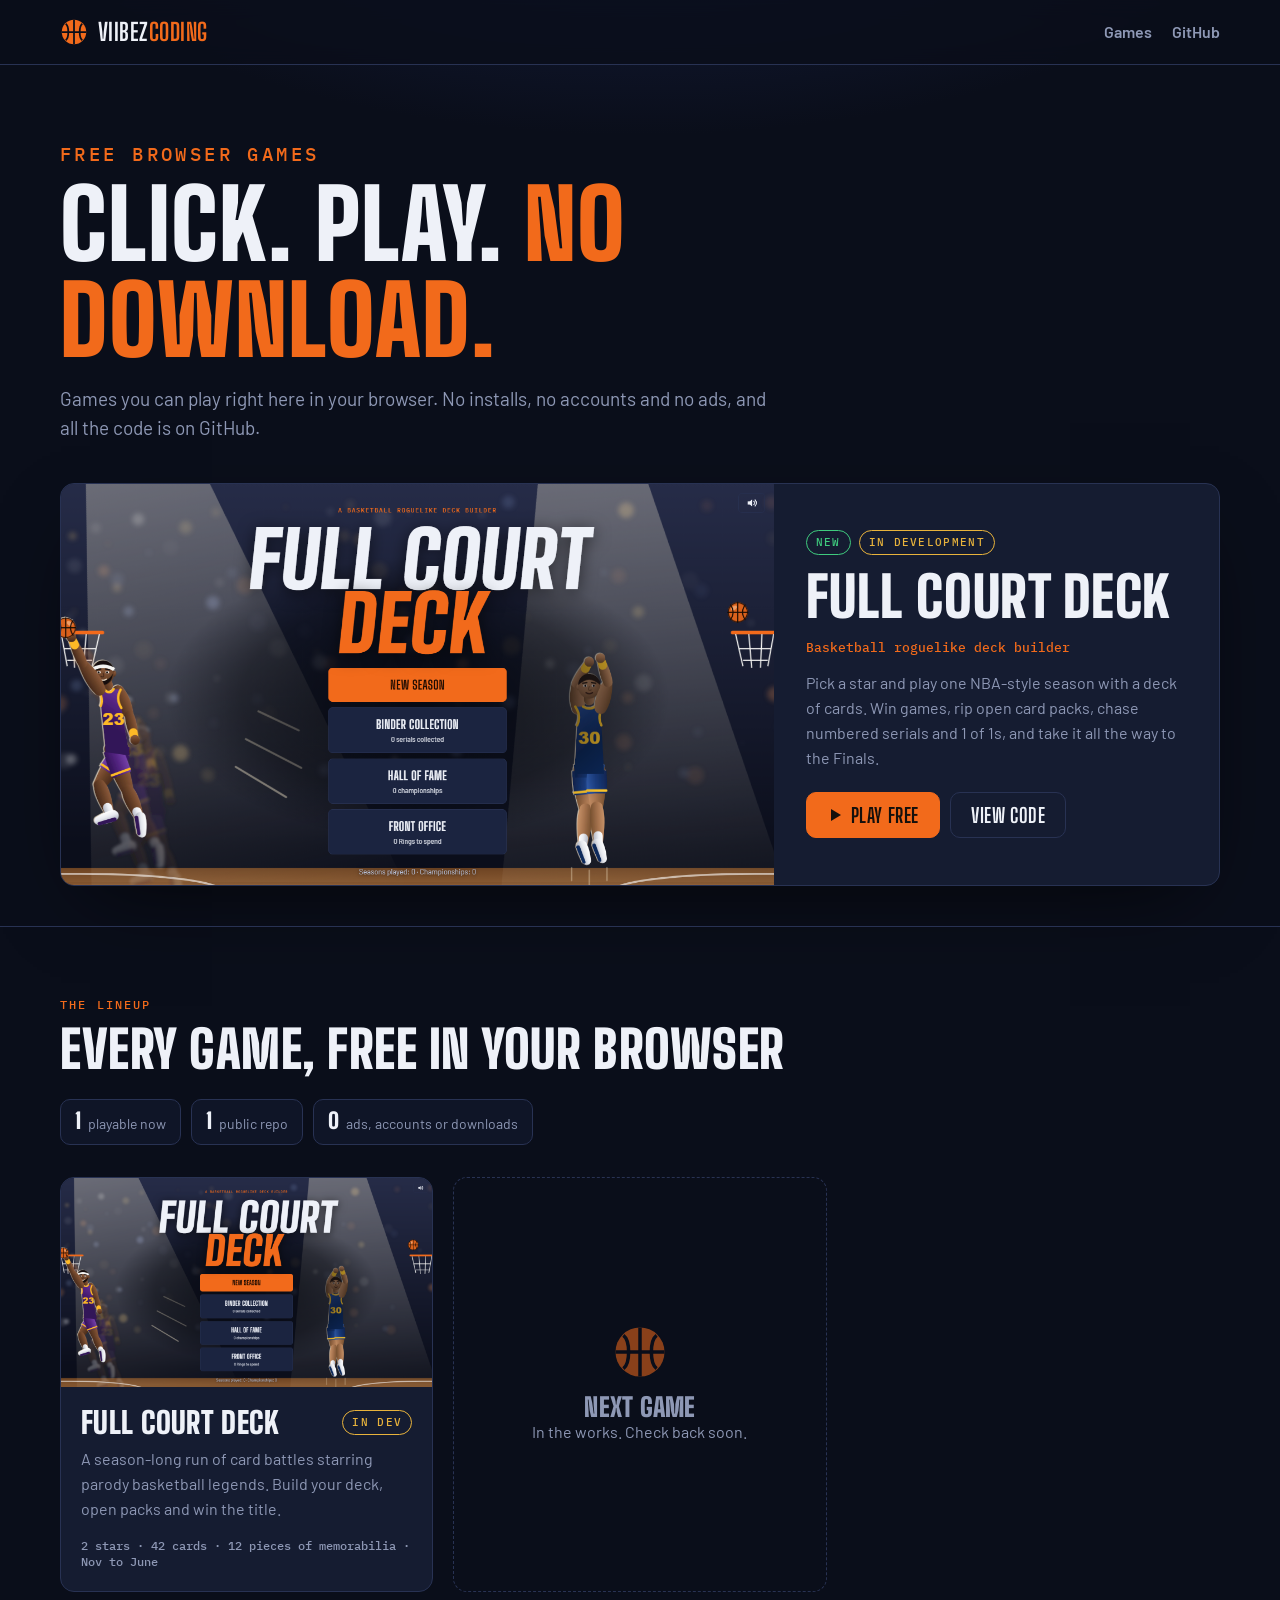
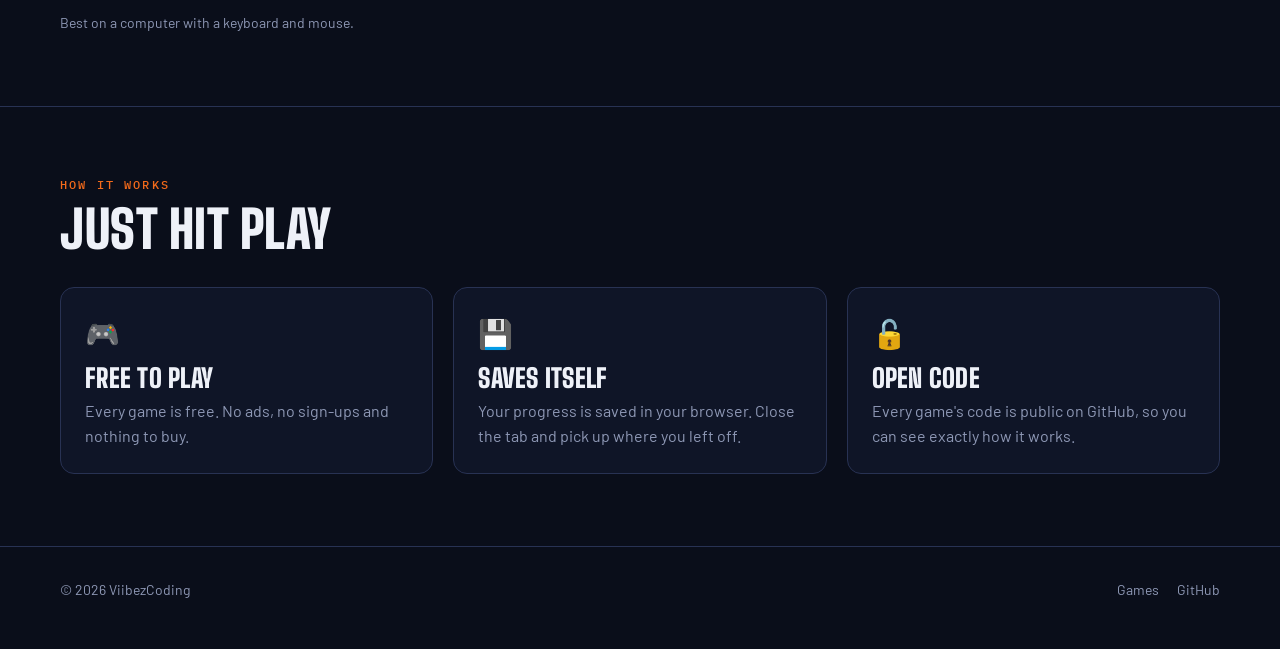
==== index.html @ 0ebc300b "Landing page Co-Authored-By: Claude Opus 5.5 <noreply@anthropic.com>" ====
<!doctype html>
<html lang="en">
<head>
<meta charset="utf-8">
<meta name="viewport" content="width=device-width, initial-scale=1">
<title>ViibezCoding · Free browser games</title>
<meta name="description" content="Free games you play in your browser. No downloads, no accounts, no ads.">
<meta property="og:type" content="website">
<meta property="og:title" content="ViibezCoding">
<meta property="og:description" content="Free games you play in your browser. No downloads, no accounts, no ads.">
<meta property="og:image" content="https://viibezcoding.github.io/assets/full-court-deck.png">
<meta property="og:url" content="https://viibezcoding.github.io/">
<meta name="twitter:card" content="summary_large_image">
<meta name="theme-color" content="#0A0E1A">
<link rel="icon" href="assets/favicon.svg" type="image/svg+xml">
<link rel="preconnect" href="https://fonts.googleapis.com">
<link rel="preconnect" href="https://fonts.gstatic.com" crossorigin>
<link rel="stylesheet" href="https://fonts.googleapis.com/css2?family=Big+Shoulders+Display:wght@700;900&family=Barlow:wght@400;500;600;700&family=IBM+Plex+Mono:wght@500&display=swap">
<style>
  :root {
    --bg: #0A0E1A;
    --bg2: #0F1527;
    --panel: #151C31;
    --panel2: #1B2440;
    --line: #283253;
    --ink: #EEF1F8;
    --muted: #8E98B5;
    --orange: #F26A1B;
    --orange-hi: #FF8540;
    --gold: #E8B33C;
    --green: #3FCB7E;
    --display: "Big Shoulders Display", "Arial Narrow", Impact, sans-serif;
    --body: "Barlow", "Segoe UI", system-ui, sans-serif;
    --mono: "IBM Plex Mono", Consolas, ui-monospace, monospace;
    --radius: 14px;
  }
  * { box-sizing: border-box; }
  html { scroll-behavior: smooth; }
  @media (prefers-reduced-motion: reduce) { html { scroll-behavior: auto; } * { transition: none !important; } }
  body {
    margin: 0;
    background: radial-gradient(1200px 600px at 50% -10%, #1a2550 0%, transparent 60%), var(--bg);
    color: var(--ink);
    font: 16px/1.55 var(--body);
    -webkit-font-smoothing: antialiased;
  }
  img { display: block; max-width: 100%; height: auto; }
  a { color: inherit; }
  h1, h2, h3 { font-family: var(--display); font-weight: 900; line-height: 1; margin: 0; letter-spacing: .01em; text-transform: uppercase; }
  p { margin: 0; }
  .wrap { width: min(1160px, 100% - 32px); margin-inline: auto; }
  .muted { color: var(--muted); }
  .eyebrow { font: 500 12px/1 var(--mono); letter-spacing: .18em; text-transform: uppercase; color: var(--orange); margin-bottom: 12px; }
  .skip { position: absolute; left: -9999px; }
  .skip:focus { left: 16px; top: 16px; z-index: 10; background: var(--orange); color: #111; padding: 8px 12px; border-radius: 8px; }
  :focus-visible { outline: 2px solid var(--orange-hi); outline-offset: 3px; }

  /* Header */
  .site-head { position: sticky; top: 0; z-index: 5; background: rgba(10,14,26,.82); backdrop-filter: blur(10px); border-bottom: 1px solid var(--line); }
  .site-head .wrap { display: flex; align-items: center; gap: 24px; height: 64px; }
  .logo { display: flex; align-items: center; gap: 10px; text-decoration: none; font: 900 24px/1 var(--display); text-transform: uppercase; letter-spacing: .02em; }
  .logo img { width: 28px; height: 28px; }
  .logo span { color: var(--orange); }
  .nav { display: flex; gap: 20px; margin-left: auto; }
  .nav a { text-decoration: none; color: var(--muted); font-weight: 600; }
  .nav a:hover { color: var(--ink); }

  /* Buttons */
  .btn { display: inline-flex; align-items: center; gap: 8px; padding: 12px 20px; border-radius: 10px; font: 700 20px/1 var(--display); text-transform: uppercase; letter-spacing: .03em; text-decoration: none; border: 1px solid var(--line); background: var(--panel); transition: background .15s, border-color .15s, transform .15s; }
  .btn:hover { border-color: var(--muted); transform: translateY(-1px); }
  .btn svg { width: 16px; height: 16px; }
  .btn-primary { background: var(--orange); border-color: var(--orange); color: #14100c; }
  .btn-primary:hover { background: var(--orange-hi); border-color: var(--orange-hi); }

  .chip { display: inline-block; font: 500 11px/1 var(--mono); letter-spacing: .12em; text-transform: uppercase; padding: 6px 9px; border-radius: 999px; border: 1px solid currentColor; }
  .chip.dev { color: var(--gold); }
  .chip.new { color: var(--green); }

  /* Hero */
  .hero { padding: 64px 0 40px; }
  .hero-intro { max-width: 720px; margin-bottom: 40px; }
  .hero-intro h1 { font-size: clamp(48px, 9vw, 96px); }
  .hero-intro h1 span { color: var(--orange); }
  .hero-intro p { font-size: 19px; margin-top: 16px; }

  .spotlight { display: grid; grid-template-columns: 1.6fr 1fr; background: var(--panel); border: 1px solid var(--line); border-radius: var(--radius); overflow: hidden; box-shadow: 0 30px 80px -30px rgba(0,0,0,.7); }
  .spotlight-art { position: relative; display: block; aspect-ratio: 16 / 9; overflow: hidden; }
  .spotlight-art img { width: 100%; height: 100%; object-fit: cover; transition: transform .4s; }
  .spotlight-art:hover img { transform: scale(1.03); }
  .spotlight-body { padding: 32px; display: flex; flex-direction: column; gap: 14px; justify-content: center; }
  .spotlight-body .meta { display: flex; gap: 8px; }
  .spotlight-body h2 { font-size: clamp(40px, 5vw, 56px); }
  .spotlight-body .genre { font: 500 13px/1.4 var(--mono); color: var(--orange); }
  .spotlight-body .actions { display: flex; flex-wrap: wrap; gap: 10px; margin-top: 8px; }

  /* Bands */
  .band { padding: 72px 0; border-top: 1px solid var(--line); }
  .band-head { display: flex; flex-wrap: wrap; align-items: end; justify-content: space-between; gap: 24px; margin-bottom: 32px; }
  .band-head h2 { font-size: clamp(36px, 5vw, 52px); }
  .proof { list-style: none; display: flex; flex-wrap: wrap; gap: 10px; padding: 0; margin: 0; }
  .proof li { background: var(--bg2); border: 1px solid var(--line); border-radius: 10px; padding: 10px 14px; color: var(--muted); font-size: 14px; }
  .proof b { color: var(--ink); font: 900 22px/1 var(--display); margin-right: 4px; }

  /* Game grid */
  .grid { display: grid; grid-template-columns: repeat(auto-fill, minmax(300px, 1fr)); gap: 20px; }
  .game-card { display: flex; flex-direction: column; text-decoration: none; background: var(--panel); border: 1px solid var(--line); border-radius: var(--radius); overflow: hidden; transition: border-color .15s, transform .15s; }
  .game-card:hover { border-color: var(--orange); transform: translateY(-3px); }
  .game-card img { aspect-ratio: 16 / 9; object-fit: cover; width: 100%; }
  .game-card .body { padding: 20px; display: flex; flex-direction: column; gap: 10px; flex: 1; }
  .game-card .title { display: flex; align-items: center; justify-content: space-between; gap: 10px; }
  .game-card h3 { font-size: 30px; }
  .game-card .stat { margin-top: auto; padding-top: 6px; font: 500 12px/1.4 var(--mono); color: var(--muted); }
  .game-card.soon { border-style: dashed; background: transparent; align-items: center; justify-content: center; text-align: center; min-height: 260px; padding: 24px; }
  .game-card.soon:hover { transform: none; border-color: var(--line); }
  .game-card img.soon-ball { width: 56px; height: 56px; aspect-ratio: 1; margin-bottom: 14px; opacity: .55; }
  .game-card.soon h3 { font-size: 26px; color: var(--muted); }
  .note { margin-top: 20px; font-size: 14px; }

  /* Features */
  .features { display: grid; grid-template-columns: repeat(3, 1fr); gap: 20px; }
  .feature { background: var(--bg2); border: 1px solid var(--line); border-radius: var(--radius); padding: 24px; }
  .feature .icon { font-size: 28px; margin-bottom: 10px; }
  .feature h3 { font-size: 26px; margin-bottom: 8px; }

  /* Footer */
  .site-foot { border-top: 1px solid var(--line); padding: 32px 0 48px; font-size: 14px; color: var(--muted); }
  .site-foot .wrap { display: flex; flex-wrap: wrap; align-items: center; justify-content: space-between; gap: 16px; }
  .site-foot nav { display: flex; gap: 18px; }
  .site-foot a { text-decoration: none; }
  .site-foot a:hover { color: var(--ink); }

  @media (max-width: 860px) {
    .spotlight { grid-template-columns: 1fr; }
    .spotlight-body { padding: 24px; }
    .features { grid-template-columns: 1fr; }
  }
  @media (max-width: 520px) {
    .hero { padding-top: 40px; }
    .nav { gap: 14px; }
    .logo { font-size: 20px; }
    .grid { grid-template-columns: 1fr; }
    .spotlight-body .actions .btn { flex: 1; justify-content: center; }
  }
</style>
</head>
<body>
<a class="skip" href="#main">Skip to content</a>
<header class="site-head">
  <div class="wrap">
    <a class="logo" href="./" aria-label="ViibezCoding home"><img src="assets/favicon.svg" alt="" width="28" height="28"><b>Viibez<span>Coding</span></b></a>
    <nav class="nav" aria-label="Main">
      <a href="#games">Games</a>
      <a href="https://github.com/ViibezCoding">GitHub</a>
    </nav>
  </div>
</header>

<main id="main">
  <section class="hero">
    <div class="wrap">
      <div class="hero-intro">
        <p class="eyebrow">Free browser games</p>
        <h1>Click. Play. <span>No download.</span></h1>
        <p class="muted">Games you can play right here in your browser. No installs, no accounts and no ads, and all the code is on GitHub.</p>
      </div>

      <article class="spotlight">
        <a class="spotlight-art" href="https://viibezcoding.github.io/full-court-deck/" aria-label="Play Full Court Deck">
          <img src="assets/full-court-deck.png" alt="Full Court Deck title screen with two basketball players under arena spotlights" width="1280" height="720">
        </a>
        <div class="spotlight-body">
          <div class="meta"><span class="chip new">New</span><span class="chip dev">In development</span></div>
          <h2>Full Court Deck</h2>
          <p class="genre">Basketball roguelike deck builder</p>
          <p class="muted">Pick a star and play one NBA-style season with a deck of cards. Win games, rip open card packs, chase numbered serials and 1 of 1s, and take it all the way to the Finals.</p>
          <div class="actions">
            <a class="btn btn-primary" href="https://viibezcoding.github.io/full-court-deck/"><svg viewBox="0 0 16 16" aria-hidden="true"><path fill="currentColor" d="M4 2l10 6-10 6z"/></svg>Play free</a>
            <a class="btn" href="https://github.com/ViibezCoding/full-court-deck">View code</a>
          </div>
        </div>
      </article>
    </div>
  </section>

  <section class="band" id="games">
    <div class="wrap">
      <div class="band-head">
        <div><p class="eyebrow">The lineup</p><h2>Every game, free in your browser</h2></div>
        <ul class="proof">
          <li><b>1</b> playable now</li>
          <li><b>1</b> public repo</li>
          <li><b>0</b> ads, accounts or downloads</li>
        </ul>
      </div>
      <div class="grid">
        <a class="game-card" href="https://viibezcoding.github.io/full-court-deck/">
          <img src="assets/full-court-deck.png" alt="Full Court Deck title screen" width="1280" height="720" loading="lazy">
          <div class="body">
            <div class="title"><h3>Full Court Deck</h3><span class="chip dev">In dev</span></div>
            <p class="muted">A season-long run of card battles starring parody basketball legends. Build your deck, open packs and win the title.</p>
            <p class="stat">2 stars · 42 cards · 12 pieces of memorabilia · Nov to June</p>
          </div>
        </a>
        <div class="game-card soon" aria-label="Next game coming soon">
          <img class="soon-ball" src="assets/favicon.svg" alt="" width="56" height="56">
          <h3>Next game</h3>
          <p class="muted">In the works. Check back soon.</p>
        </div>
      </div>
      <p class="muted note">Best on a computer with a keyboard and mouse.</p>
    </div>
  </section>

  <section class="band">
    <div class="wrap">
      <div class="band-head"><div><p class="eyebrow">How it works</p><h2>Just hit play</h2></div></div>
      <div class="features">
        <div class="feature"><div class="icon" aria-hidden="true">🎮</div><h3>Free to play</h3><p class="muted">Every game is free. No ads, no sign-ups and nothing to buy.</p></div>
        <div class="feature"><div class="icon" aria-hidden="true">💾</div><h3>Saves itself</h3><p class="muted">Your progress is saved in your browser. Close the tab and pick up where you left off.</p></div>
        <div class="feature"><div class="icon" aria-hidden="true">🔓</div><h3>Open code</h3><p class="muted">Every game's code is public on GitHub, so you can see exactly how it works.</p></div>
      </div>
    </div>
  </section>
</main>

<footer class="site-foot">
  <div class="wrap">
    <p>© <span id="year">2026</span> ViibezCoding</p>
    <nav aria-label="Footer">
      <a href="#games">Games</a>
      <a href="https://github.com/ViibezCoding">GitHub</a>
    </nav>
  </div>
</footer>
<script>document.getElementById('year').textContent = new Date().getFullYear();</script>
</body>
</html>
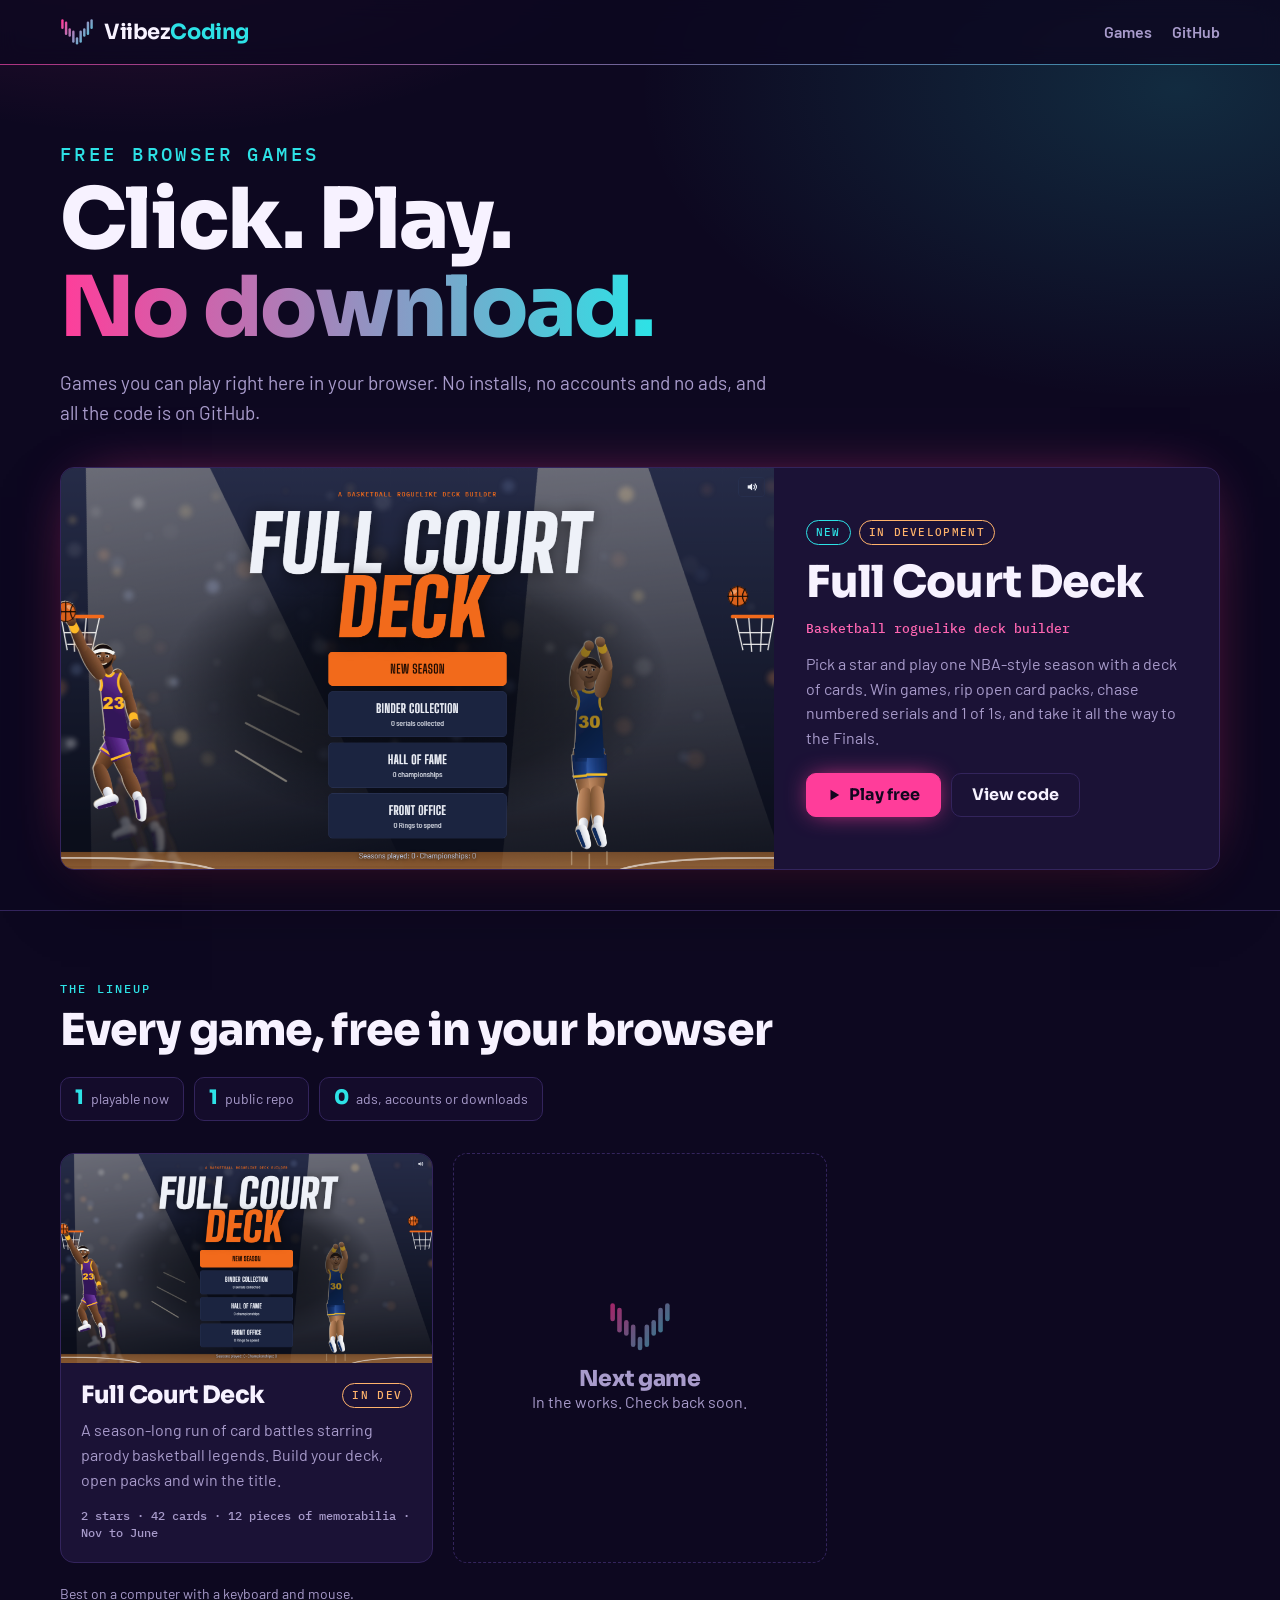
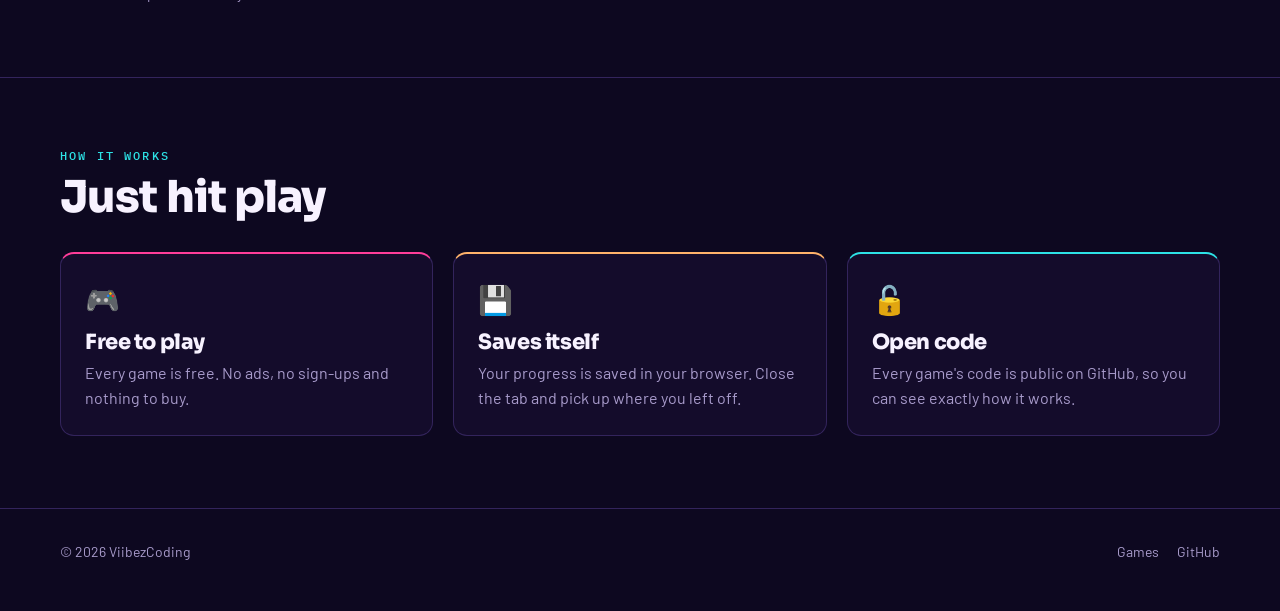
==== commit f0ac7a89: "New V logo and Miami Vice colors Co-Authored-By: Claude Opus 5.5 <noreply@anthropic.com>" ====
--- a/index.html
+++ b/index.html
@@ -11,25 +11,27 @@
 <meta property="og:image" content="https://viibezcoding.github.io/assets/full-court-deck.png">
 <meta property="og:url" content="https://viibezcoding.github.io/">
 <meta name="twitter:card" content="summary_large_image">
-<meta name="theme-color" content="#0A0E1A">
+<meta name="theme-color" content="#0D0820">
 <link rel="icon" href="assets/favicon.svg" type="image/svg+xml">
 <link rel="preconnect" href="https://fonts.googleapis.com">
 <link rel="preconnect" href="https://fonts.gstatic.com" crossorigin>
-<link rel="stylesheet" href="https://fonts.googleapis.com/css2?family=Big+Shoulders+Display:wght@700;900&family=Barlow:wght@400;500;600;700&family=IBM+Plex+Mono:wght@500&display=swap">
+<link rel="stylesheet" href="https://fonts.googleapis.com/css2?family=Sora:wght@600;700;800&family=Barlow:wght@400;500;600;700&family=IBM+Plex+Mono:wght@500&display=swap">
 <style>
+  /* Miami Vice: purple night sky, hot pink neon, aqua teal */
   :root {
-    --bg: #0A0E1A;
-    --bg2: #0F1527;
-    --panel: #151C31;
-    --panel2: #1B2440;
-    --line: #283253;
-    --ink: #EEF1F8;
-    --muted: #8E98B5;
-    --orange: #F26A1B;
-    --orange-hi: #FF8540;
-    --gold: #E8B33C;
-    --green: #3FCB7E;
-    --display: "Big Shoulders Display", "Arial Narrow", Impact, sans-serif;
+    --bg: #0D0820;
+    --bg2: #140C2B;
+    --panel: #1B1236;
+    --panel2: #241848;
+    --line: #33245C;
+    --ink: #F7F2FF;
+    --muted: #A89BCB;
+    --pink: #FF3D9A;
+    --pink-hi: #FF66B2;
+    --teal: #2DE2E6;
+    --sunset: #FFB36B;
+    --neon: linear-gradient(90deg, var(--pink), var(--teal));
+    --display: "Sora", "Segoe UI", system-ui, sans-serif;
     --body: "Barlow", "Segoe UI", system-ui, sans-serif;
     --mono: "IBM Plex Mono", Consolas, ui-monospace, monospace;
     --radius: 14px;
@@ -39,88 +41,95 @@
   @media (prefers-reduced-motion: reduce) { html { scroll-behavior: auto; } * { transition: none !important; } }
   body {
     margin: 0;
-    background: radial-gradient(1200px 600px at 50% -10%, #1a2550 0%, transparent 60%), var(--bg);
+    background:
+      radial-gradient(900px 520px at 12% -8%, rgba(255, 61, 154, .22) 0%, transparent 60%),
+      radial-gradient(900px 520px at 92% 4%, rgba(45, 226, 230, .16) 0%, transparent 60%),
+      var(--bg);
     color: var(--ink);
     font: 16px/1.55 var(--body);
     -webkit-font-smoothing: antialiased;
   }
   img { display: block; max-width: 100%; height: auto; }
   a { color: inherit; }
-  h1, h2, h3 { font-family: var(--display); font-weight: 900; line-height: 1; margin: 0; letter-spacing: .01em; text-transform: uppercase; }
+  h1, h2, h3 { font-family: var(--display); font-weight: 800; line-height: 1.05; margin: 0; letter-spacing: -.02em; text-wrap: balance; }
   p { margin: 0; }
   .wrap { width: min(1160px, 100% - 32px); margin-inline: auto; }
   .muted { color: var(--muted); }
-  .eyebrow { font: 500 12px/1 var(--mono); letter-spacing: .18em; text-transform: uppercase; color: var(--orange); margin-bottom: 12px; }
+  .eyebrow { font: 500 12px/1 var(--mono); letter-spacing: .18em; text-transform: uppercase; color: var(--teal); margin-bottom: 12px; }
+  .neon-text { background: var(--neon); -webkit-background-clip: text; background-clip: text; color: transparent; }
   .skip { position: absolute; left: -9999px; }
-  .skip:focus { left: 16px; top: 16px; z-index: 10; background: var(--orange); color: #111; padding: 8px 12px; border-radius: 8px; }
-  :focus-visible { outline: 2px solid var(--orange-hi); outline-offset: 3px; }
+  .skip:focus { left: 16px; top: 16px; z-index: 10; background: var(--pink); color: #12071f; padding: 8px 12px; border-radius: 8px; }
+  :focus-visible { outline: 2px solid var(--teal); outline-offset: 3px; }
 
   /* Header */
-  .site-head { position: sticky; top: 0; z-index: 5; background: rgba(10,14,26,.82); backdrop-filter: blur(10px); border-bottom: 1px solid var(--line); }
+  .site-head { position: sticky; top: 0; z-index: 5; background: rgba(13,8,32,.82); backdrop-filter: blur(10px); border-bottom: 1px solid var(--line); }
+  .site-head::after { content: ""; position: absolute; left: 0; right: 0; bottom: -1px; height: 1px; background: var(--neon); opacity: .6; }
   .site-head .wrap { display: flex; align-items: center; gap: 24px; height: 64px; }
-  .logo { display: flex; align-items: center; gap: 10px; text-decoration: none; font: 900 24px/1 var(--display); text-transform: uppercase; letter-spacing: .02em; }
-  .logo img { width: 28px; height: 28px; }
-  .logo span { color: var(--orange); }
+  .logo { display: flex; align-items: center; gap: 10px; text-decoration: none; font: 800 21px/1 var(--display); letter-spacing: -.02em; }
+  .logo img { width: 34px; height: 28px; }
+  .logo span { color: var(--teal); }
   .nav { display: flex; gap: 20px; margin-left: auto; }
   .nav a { text-decoration: none; color: var(--muted); font-weight: 600; }
   .nav a:hover { color: var(--ink); }
 
   /* Buttons */
-  .btn { display: inline-flex; align-items: center; gap: 8px; padding: 12px 20px; border-radius: 10px; font: 700 20px/1 var(--display); text-transform: uppercase; letter-spacing: .03em; text-decoration: none; border: 1px solid var(--line); background: var(--panel); transition: background .15s, border-color .15s, transform .15s; }
-  .btn:hover { border-color: var(--muted); transform: translateY(-1px); }
-  .btn svg { width: 16px; height: 16px; }
-  .btn-primary { background: var(--orange); border-color: var(--orange); color: #14100c; }
-  .btn-primary:hover { background: var(--orange-hi); border-color: var(--orange-hi); }
+  .btn { display: inline-flex; align-items: center; gap: 8px; padding: 13px 20px; border-radius: 10px; font: 700 16px/1 var(--display); text-decoration: none; border: 1px solid var(--line); background: var(--panel); transition: background .15s, border-color .15s, transform .15s, box-shadow .15s; }
+  .btn:hover { border-color: var(--teal); transform: translateY(-1px); }
+  .btn svg { width: 14px; height: 14px; }
+  .btn-primary { background: var(--pink); border-color: var(--pink); color: #12071f; box-shadow: 0 0 24px -6px var(--pink); }
+  .btn-primary:hover { background: var(--pink-hi); border-color: var(--pink-hi); box-shadow: 0 0 30px -4px var(--pink); }
 
   .chip { display: inline-block; font: 500 11px/1 var(--mono); letter-spacing: .12em; text-transform: uppercase; padding: 6px 9px; border-radius: 999px; border: 1px solid currentColor; }
-  .chip.dev { color: var(--gold); }
-  .chip.new { color: var(--green); }
+  .chip.dev { color: var(--sunset); }
+  .chip.new { color: var(--teal); }
 
   /* Hero */
   .hero { padding: 64px 0 40px; }
   .hero-intro { max-width: 720px; margin-bottom: 40px; }
-  .hero-intro h1 { font-size: clamp(48px, 9vw, 96px); }
-  .hero-intro h1 span { color: var(--orange); }
+  .hero-intro h1 { font-size: clamp(42px, 7.5vw, 84px); }
   .hero-intro p { font-size: 19px; margin-top: 16px; }
 
-  .spotlight { display: grid; grid-template-columns: 1.6fr 1fr; background: var(--panel); border: 1px solid var(--line); border-radius: var(--radius); overflow: hidden; box-shadow: 0 30px 80px -30px rgba(0,0,0,.7); }
+  .spotlight { display: grid; grid-template-columns: 1.6fr 1fr; background: var(--panel); border: 1px solid var(--line); border-radius: var(--radius); overflow: hidden; box-shadow: 0 30px 80px -30px rgba(0,0,0,.8), 0 0 60px -30px var(--pink); }
   .spotlight-art { position: relative; display: block; aspect-ratio: 16 / 9; overflow: hidden; }
   .spotlight-art img { width: 100%; height: 100%; object-fit: cover; transition: transform .4s; }
   .spotlight-art:hover img { transform: scale(1.03); }
   .spotlight-body { padding: 32px; display: flex; flex-direction: column; gap: 14px; justify-content: center; }
   .spotlight-body .meta { display: flex; gap: 8px; }
-  .spotlight-body h2 { font-size: clamp(40px, 5vw, 56px); }
-  .spotlight-body .genre { font: 500 13px/1.4 var(--mono); color: var(--orange); }
+  .spotlight-body h2 { font-size: clamp(32px, 4vw, 44px); }
+  .spotlight-body .genre { font: 500 13px/1.4 var(--mono); color: var(--pink-hi); }
   .spotlight-body .actions { display: flex; flex-wrap: wrap; gap: 10px; margin-top: 8px; }
 
   /* Bands */
   .band { padding: 72px 0; border-top: 1px solid var(--line); }
   .band-head { display: flex; flex-wrap: wrap; align-items: end; justify-content: space-between; gap: 24px; margin-bottom: 32px; }
-  .band-head h2 { font-size: clamp(36px, 5vw, 52px); }
+  .band-head h2 { font-size: clamp(30px, 4.2vw, 44px); }
   .proof { list-style: none; display: flex; flex-wrap: wrap; gap: 10px; padding: 0; margin: 0; }
   .proof li { background: var(--bg2); border: 1px solid var(--line); border-radius: 10px; padding: 10px 14px; color: var(--muted); font-size: 14px; }
-  .proof b { color: var(--ink); font: 900 22px/1 var(--display); margin-right: 4px; }
+  .proof b { color: var(--teal); font: 800 20px/1 var(--display); margin-right: 4px; }
 
   /* Game grid */
   .grid { display: grid; grid-template-columns: repeat(auto-fill, minmax(300px, 1fr)); gap: 20px; }
   .game-card { display: flex; flex-direction: column; text-decoration: none; background: var(--panel); border: 1px solid var(--line); border-radius: var(--radius); overflow: hidden; transition: border-color .15s, transform .15s; }
-  .game-card:hover { border-color: var(--orange); transform: translateY(-3px); }
+  .game-card:hover { border-color: var(--pink); transform: translateY(-3px); box-shadow: 0 0 40px -16px var(--pink); }
   .game-card img { aspect-ratio: 16 / 9; object-fit: cover; width: 100%; }
   .game-card .body { padding: 20px; display: flex; flex-direction: column; gap: 10px; flex: 1; }
   .game-card .title { display: flex; align-items: center; justify-content: space-between; gap: 10px; }
-  .game-card h3 { font-size: 30px; }
+  .game-card h3 { font-size: 24px; }
   .game-card .stat { margin-top: auto; padding-top: 6px; font: 500 12px/1.4 var(--mono); color: var(--muted); }
   .game-card.soon { border-style: dashed; background: transparent; align-items: center; justify-content: center; text-align: center; min-height: 260px; padding: 24px; }
-  .game-card.soon:hover { transform: none; border-color: var(--line); }
-  .game-card img.soon-ball { width: 56px; height: 56px; aspect-ratio: 1; margin-bottom: 14px; opacity: .55; }
-  .game-card.soon h3 { font-size: 26px; color: var(--muted); }
+  .game-card.soon:hover { transform: none; border-color: var(--line); box-shadow: none; }
+  .game-card img.soon-ball { width: 64px; height: 52px; aspect-ratio: auto; margin-bottom: 14px; opacity: .6; }
+  .game-card.soon h3 { font-size: 22px; color: var(--muted); }
   .note { margin-top: 20px; font-size: 14px; }
 
   /* Features */
   .features { display: grid; grid-template-columns: repeat(3, 1fr); gap: 20px; }
   .feature { background: var(--bg2); border: 1px solid var(--line); border-radius: var(--radius); padding: 24px; }
   .feature .icon { font-size: 28px; margin-bottom: 10px; }
-  .feature h3 { font-size: 26px; margin-bottom: 8px; }
+  .feature h3 { font-size: 21px; margin-bottom: 8px; }
+  .feature:nth-child(1) { border-top: 2px solid var(--pink); }
+  .feature:nth-child(2) { border-top: 2px solid var(--sunset); }
+  .feature:nth-child(3) { border-top: 2px solid var(--teal); }
 
   /* Footer */
   .site-foot { border-top: 1px solid var(--line); padding: 32px 0 48px; font-size: 14px; color: var(--muted); }
@@ -137,7 +146,7 @@
   @media (max-width: 520px) {
     .hero { padding-top: 40px; }
     .nav { gap: 14px; }
-    .logo { font-size: 20px; }
+    .logo { font-size: 18px; }
     .grid { grid-template-columns: 1fr; }
     .spotlight-body .actions .btn { flex: 1; justify-content: center; }
   }
@@ -147,7 +156,7 @@
 <a class="skip" href="#main">Skip to content</a>
 <header class="site-head">
   <div class="wrap">
-    <a class="logo" href="./" aria-label="ViibezCoding home"><img src="assets/favicon.svg" alt="" width="28" height="28"><b>Viibez<span>Coding</span></b></a>
+    <a class="logo" href="./" aria-label="ViibezCoding home"><img src="assets/logo.svg" alt="" width="34" height="28"><b>Viibez<span>Coding</span></b></a>
     <nav class="nav" aria-label="Main">
       <a href="#games">Games</a>
       <a href="https://github.com/ViibezCoding">GitHub</a>
@@ -160,7 +169,7 @@
     <div class="wrap">
       <div class="hero-intro">
         <p class="eyebrow">Free browser games</p>
-        <h1>Click. Play. <span>No download.</span></h1>
+        <h1>Click. Play. <span class="neon-text">No download.</span></h1>
         <p class="muted">Games you can play right here in your browser. No installs, no accounts and no ads, and all the code is on GitHub.</p>
       </div>
 
@@ -202,7 +211,7 @@
           </div>
         </a>
         <div class="game-card soon" aria-label="Next game coming soon">
-          <img class="soon-ball" src="assets/favicon.svg" alt="" width="56" height="56">
+          <img class="soon-ball" src="assets/logo.svg" alt="" width="64" height="52">
           <h3>Next game</h3>
           <p class="muted">In the works. Check back soon.</p>
         </div>
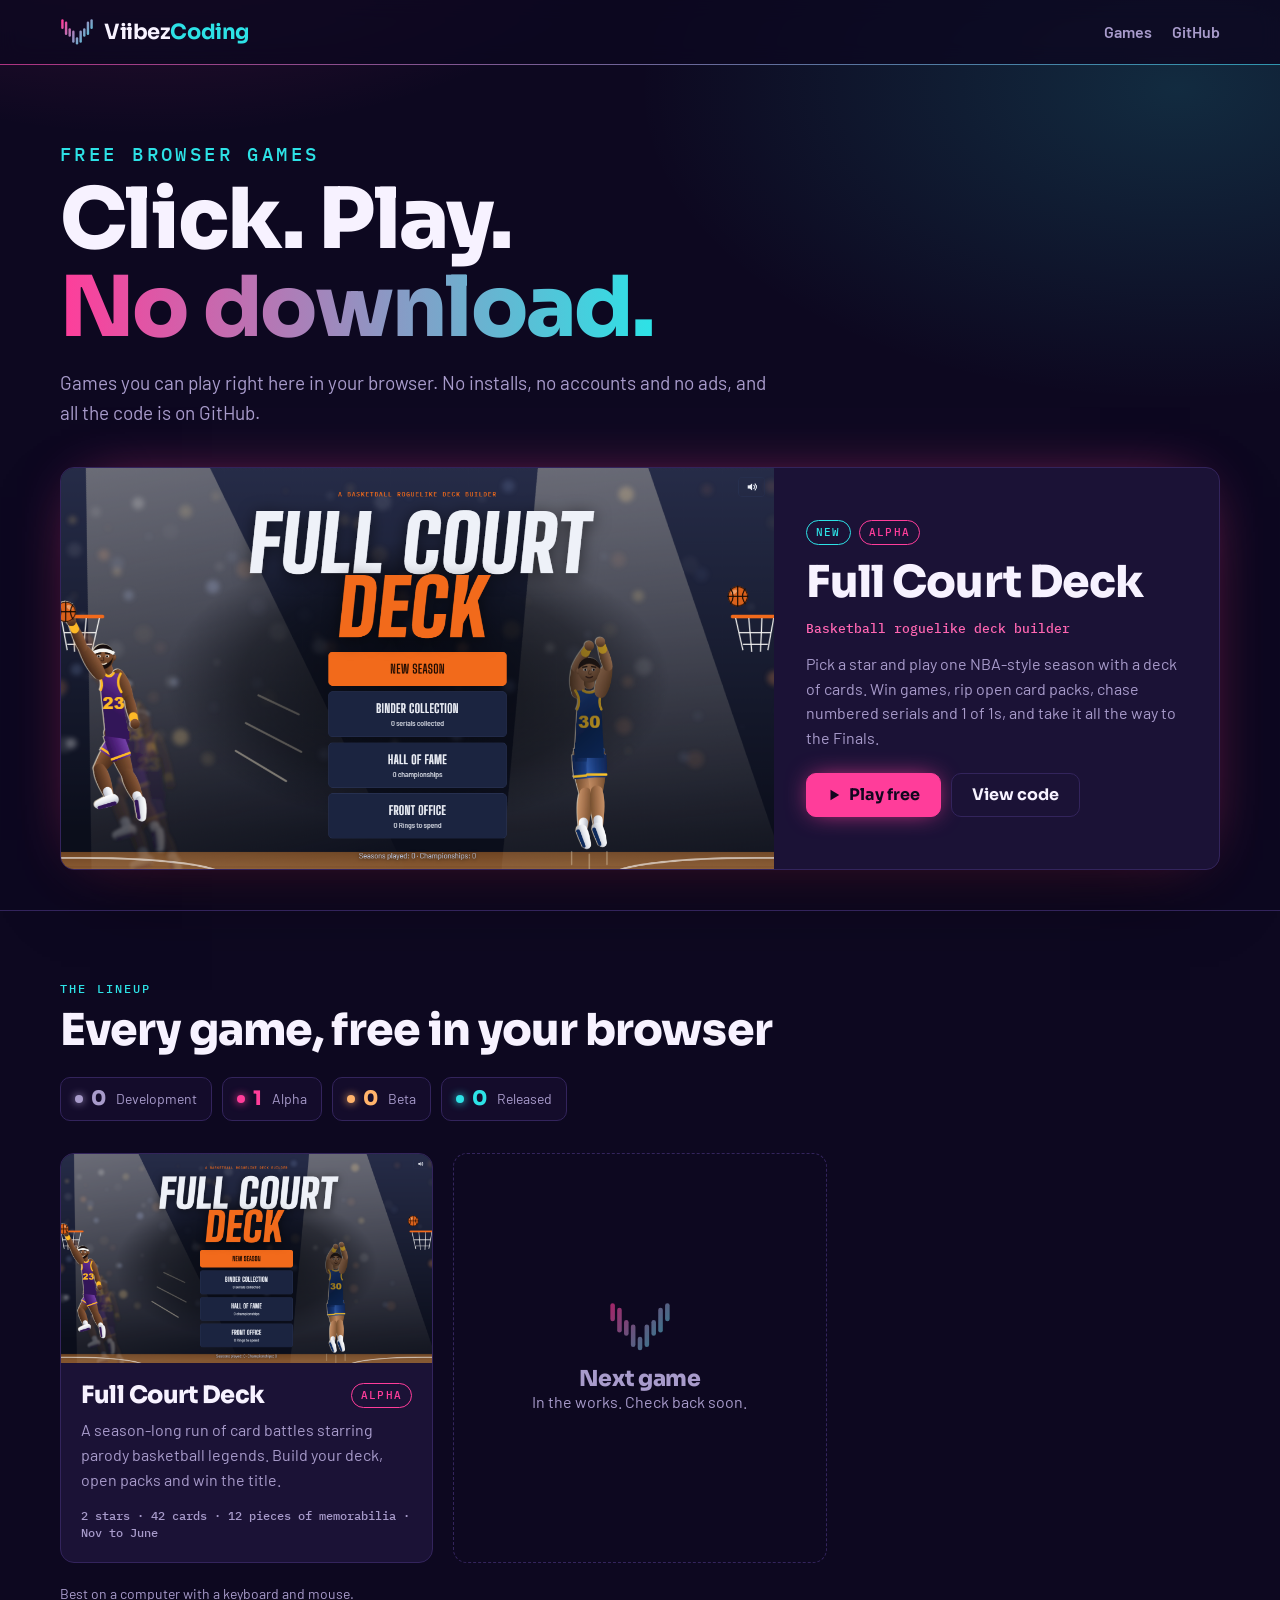
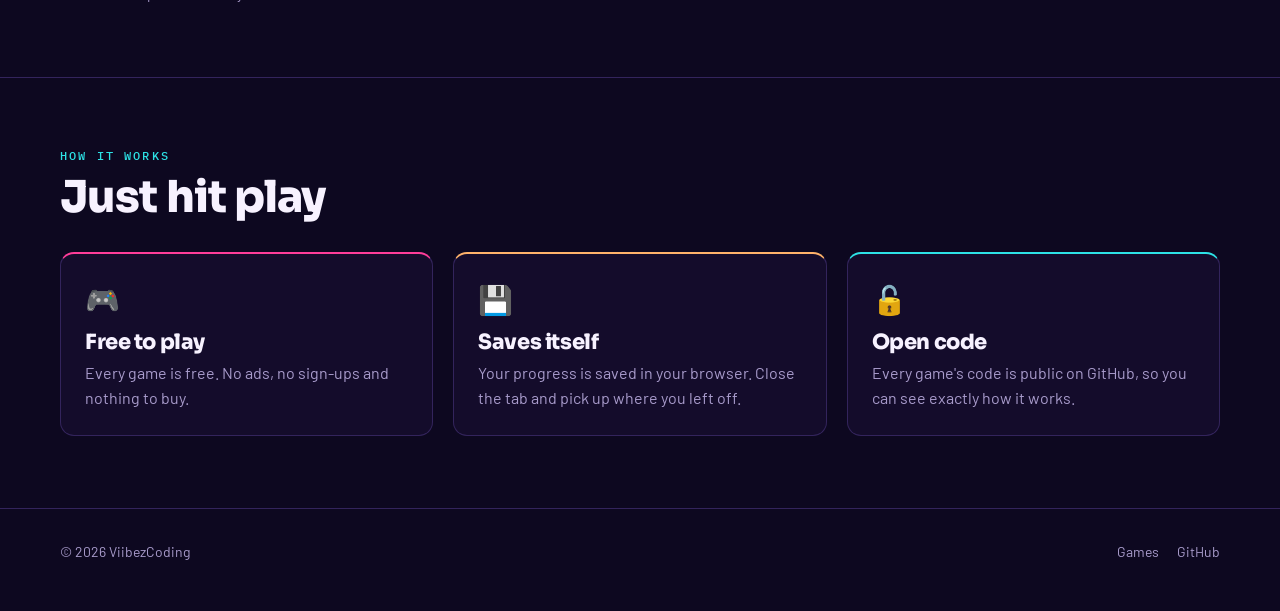
==== commit 6ddec6d2: "Show games by development stage; Full Court Deck is Alpha Co-Authored-By: Claude Opus 5.5 <noreply@a" ====
--- a/index.html
+++ b/index.html
@@ -66,8 +66,22 @@
   .site-head::after { content: ""; position: absolute; left: 0; right: 0; bottom: -1px; height: 1px; background: var(--neon); opacity: .6; }
   .site-head .wrap { display: flex; align-items: center; gap: 24px; height: 64px; }
   .logo { display: flex; align-items: center; gap: 10px; text-decoration: none; font: 800 21px/1 var(--display); letter-spacing: -.02em; }
-  .logo img { width: 34px; height: 28px; }
+  .logo-mark { width: 34px; height: 28px; overflow: visible; }
   .logo span { color: var(--teal); }
+  /* Hover: the bars bounce like an equalizer, each a beat behind the last */
+  .logo-mark rect { transform-box: fill-box; transform-origin: center; }
+  .logo:hover .logo-mark rect, .logo:focus-visible .logo-mark rect { animation: eq .7s ease-in-out infinite; }
+  .logo-mark rect:nth-child(2) { animation-delay: -.08s; }
+  .logo-mark rect:nth-child(3) { animation-delay: -.16s; }
+  .logo-mark rect:nth-child(4) { animation-delay: -.24s; }
+  .logo-mark rect:nth-child(5) { animation-delay: -.32s; }
+  .logo-mark rect:nth-child(6) { animation-delay: -.40s; }
+  .logo-mark rect:nth-child(7) { animation-delay: -.48s; }
+  .logo-mark rect:nth-child(8) { animation-delay: -.56s; }
+  .logo-mark rect:nth-child(9) { animation-delay: -.64s; }
+  @keyframes eq { 0%, 100% { transform: scaleY(1); } 50% { transform: scaleY(.45); } }
+  .logo:hover .logo-mark { filter: drop-shadow(0 0 6px rgba(255, 61, 154, .55)); }
+  @media (prefers-reduced-motion: reduce) { .logo:hover .logo-mark rect, .logo:focus-visible .logo-mark rect { animation: none; } }
   .nav { display: flex; gap: 20px; margin-left: auto; }
   .nav a { text-decoration: none; color: var(--muted); font-weight: 600; }
   .nav a:hover { color: var(--ink); }
@@ -105,7 +119,16 @@
   .band-head h2 { font-size: clamp(30px, 4.2vw, 44px); }
   .proof { list-style: none; display: flex; flex-wrap: wrap; gap: 10px; padding: 0; margin: 0; }
   .proof li { background: var(--bg2); border: 1px solid var(--line); border-radius: 10px; padding: 10px 14px; color: var(--muted); font-size: 14px; }
-  .proof b { color: var(--teal); font: 800 20px/1 var(--display); margin-right: 4px; }
+  .proof b { color: var(--ink); font: 800 20px/1 var(--display); margin-right: 4px; }
+  /* Development stages, in order. Each stage has one color, used by its counter and its chips. */
+  .st-development { --stage: var(--muted); }
+  .st-alpha { --stage: var(--pink); }
+  .st-beta { --stage: var(--sunset); }
+  .st-released { --stage: var(--teal); }
+  .stages li { display: flex; align-items: center; gap: 6px; }
+  .stages i { width: 8px; height: 8px; border-radius: 50%; background: var(--stage); box-shadow: 0 0 8px var(--stage); margin-right: 2px; }
+  .stages b { color: var(--stage); }
+  .chip.stage { color: var(--stage); }
 
   /* Game grid */
   .grid { display: grid; grid-template-columns: repeat(auto-fill, minmax(300px, 1fr)); gap: 20px; }
@@ -156,7 +179,7 @@
 <a class="skip" href="#main">Skip to content</a>
 <header class="site-head">
   <div class="wrap">
-    <a class="logo" href="./" aria-label="ViibezCoding home"><img src="assets/logo.svg" alt="" width="34" height="28"><b>Viibez<span>Coding</span></b></a>
+    <a class="logo" href="./" aria-label="ViibezCoding home"><svg class="logo-mark" viewBox="4 8 56 46" width="34" height="28" aria-hidden="true"><defs><linearGradient id="logo-grad" gradientUnits="userSpaceOnUse" x1="6" y1="14" x2="58" y2="54"><stop offset="0" stop-color="#FF3D9A"/><stop offset="1" stop-color="#2DE2E6"/></linearGradient></defs><g fill="url(#logo-grad)"><rect x="6" y="10" width="4" height="16" rx="2"/><rect x="12" y="13.9" width="4" height="22" rx="2"/><rect x="18" y="24.8" width="4" height="14" rx="2"/><rect x="24" y="28.7" width="4" height="20" rx="2"/><rect x="30" y="39.6" width="4" height="12" rx="2"/><rect x="36" y="28.7" width="4" height="20" rx="2"/><rect x="42" y="24.8" width="4" height="14" rx="2"/><rect x="48" y="13.9" width="4" height="22" rx="2"/><rect x="54" y="10" width="4" height="16" rx="2"/></g></svg><b>Viibez<span>Coding</span></b></a>
     <nav class="nav" aria-label="Main">
       <a href="#games">Games</a>
       <a href="https://github.com/ViibezCoding">GitHub</a>
@@ -178,7 +201,7 @@
           <img src="assets/full-court-deck.png" alt="Full Court Deck title screen with two basketball players under arena spotlights" width="1280" height="720">
         </a>
         <div class="spotlight-body">
-          <div class="meta"><span class="chip new">New</span><span class="chip dev">In development</span></div>
+          <div class="meta"><span class="chip new">New</span><span class="chip stage st-alpha">Alpha</span></div>
           <h2>Full Court Deck</h2>
           <p class="genre">Basketball roguelike deck builder</p>
           <p class="muted">Pick a star and play one NBA-style season with a deck of cards. Win games, rip open card packs, chase numbered serials and 1 of 1s, and take it all the way to the Finals.</p>
@@ -195,17 +218,18 @@
     <div class="wrap">
       <div class="band-head">
         <div><p class="eyebrow">The lineup</p><h2>Every game, free in your browser</h2></div>
-        <ul class="proof">
-          <li><b>1</b> playable now</li>
-          <li><b>1</b> public repo</li>
-          <li><b>0</b> ads, accounts or downloads</li>
+        <ul class="proof stages" aria-label="Games by development stage">
+          <li class="st-development"><i aria-hidden="true"></i><b>0</b> Development</li>
+          <li class="st-alpha"><i aria-hidden="true"></i><b>1</b> Alpha</li>
+          <li class="st-beta"><i aria-hidden="true"></i><b>0</b> Beta</li>
+          <li class="st-released"><i aria-hidden="true"></i><b>0</b> Released</li>
         </ul>
       </div>
       <div class="grid">
         <a class="game-card" href="https://viibezcoding.github.io/full-court-deck/">
           <img src="assets/full-court-deck.png" alt="Full Court Deck title screen" width="1280" height="720" loading="lazy">
           <div class="body">
-            <div class="title"><h3>Full Court Deck</h3><span class="chip dev">In dev</span></div>
+            <div class="title"><h3>Full Court Deck</h3><span class="chip stage st-alpha">Alpha</span></div>
             <p class="muted">A season-long run of card battles starring parody basketball legends. Build your deck, open packs and win the title.</p>
             <p class="stat">2 stars · 42 cards · 12 pieces of memorabilia · Nov to June</p>
           </div>
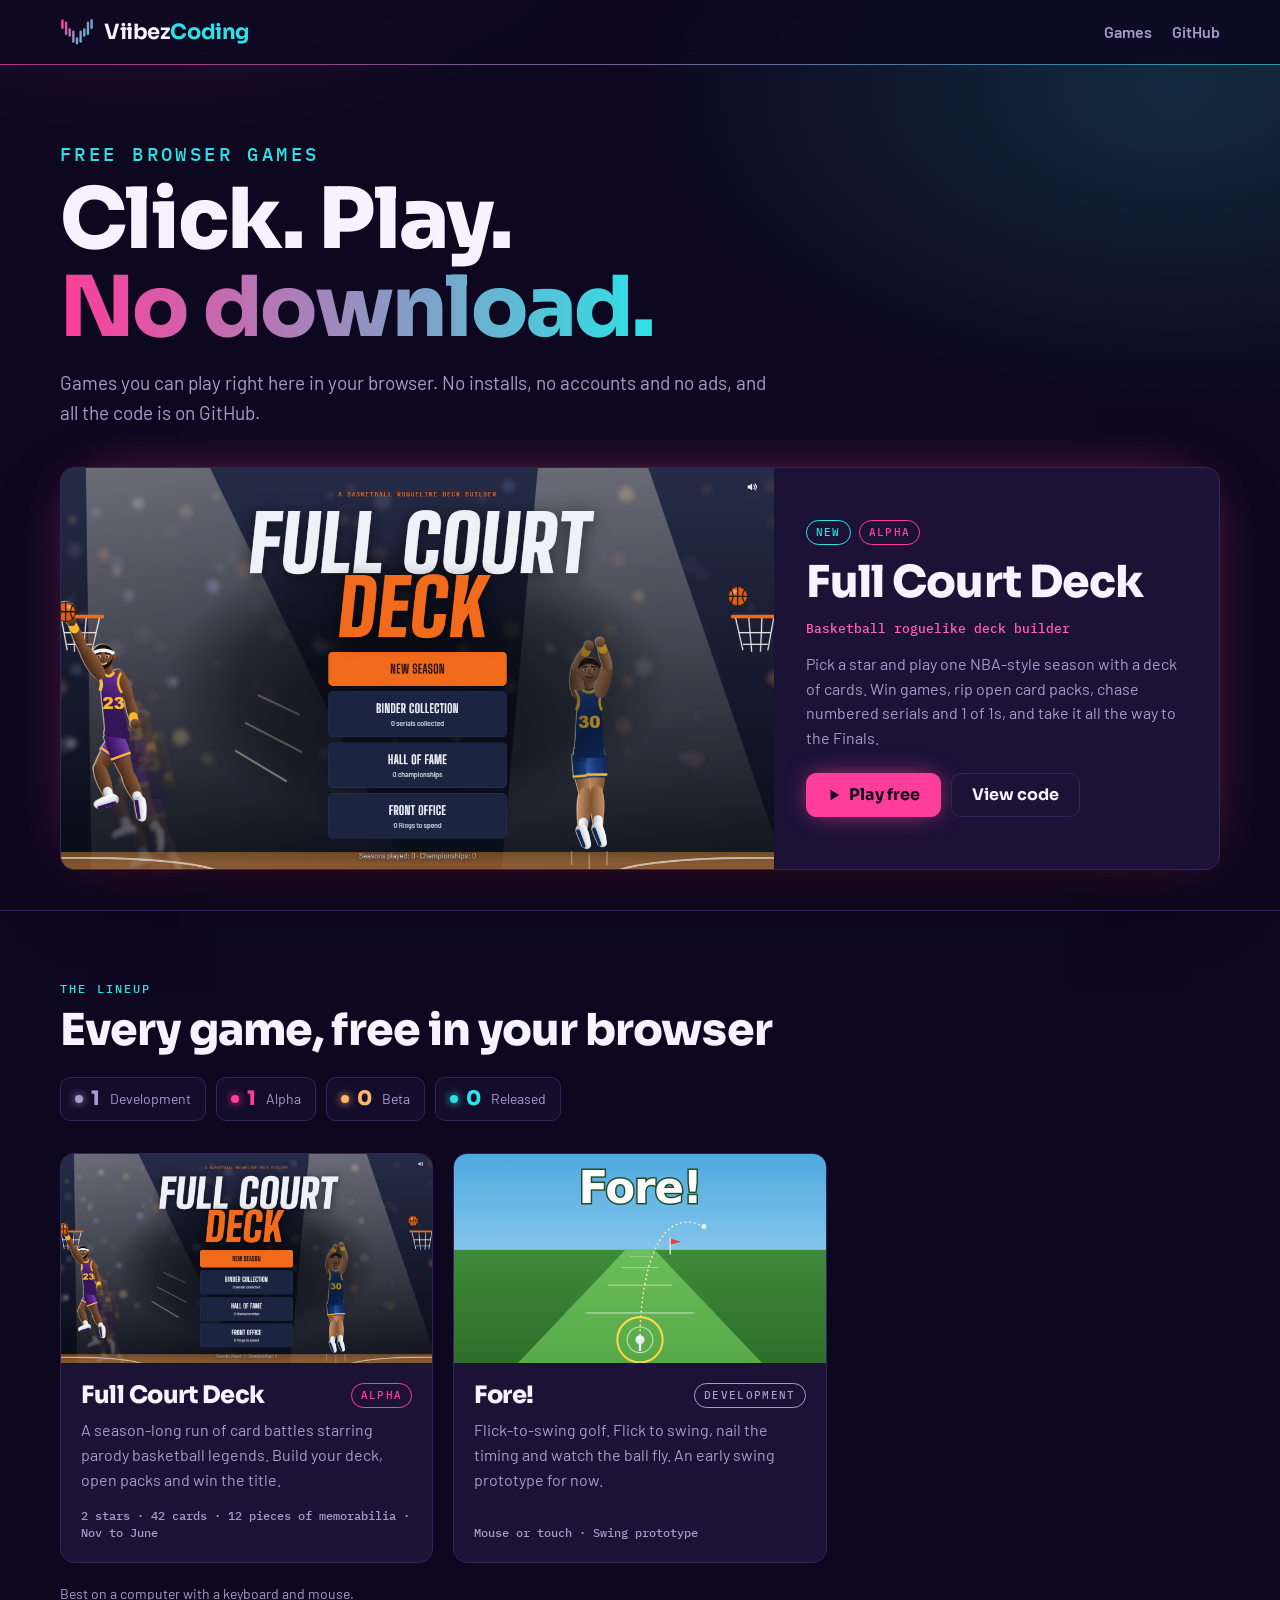
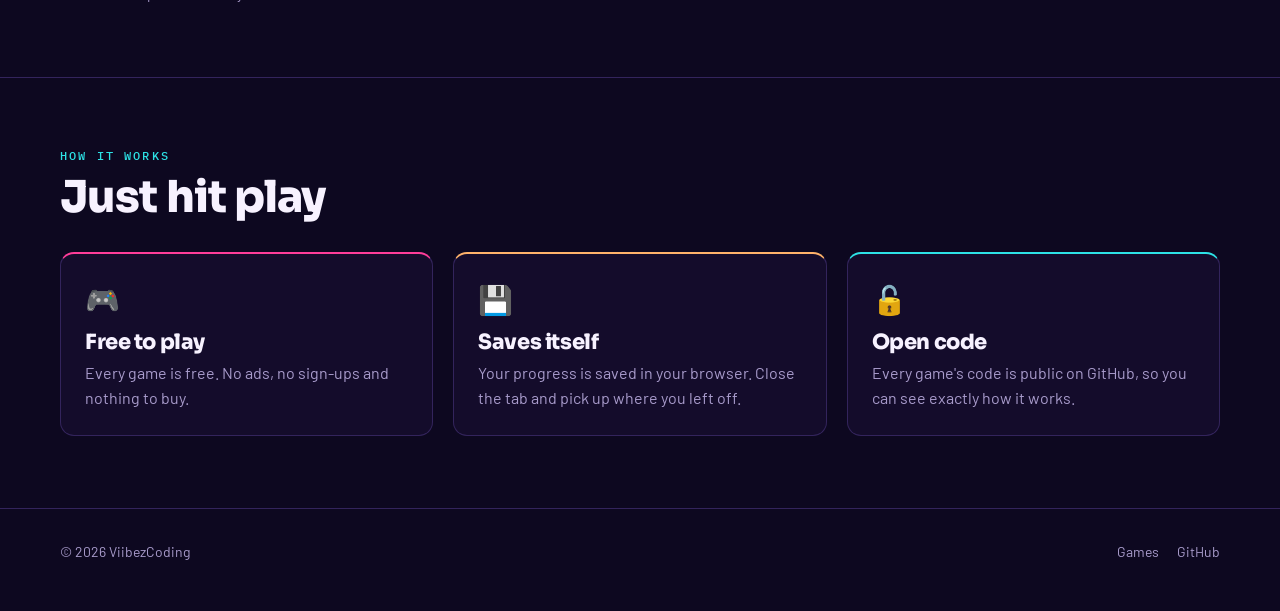
==== commit 46e8aeb9: "Add Fore! game page in Development New game card and wrapper page for Fore!, a flick-to-swing golf g" ====
--- a/index.html
+++ b/index.html
@@ -16,164 +16,7 @@
 <link rel="preconnect" href="https://fonts.googleapis.com">
 <link rel="preconnect" href="https://fonts.gstatic.com" crossorigin>
 <link rel="stylesheet" href="https://fonts.googleapis.com/css2?family=Sora:wght@600;700;800&family=Barlow:wght@400;500;600;700&family=IBM+Plex+Mono:wght@500&display=swap">
-<style>
-  /* Miami Vice: purple night sky, hot pink neon, aqua teal */
-  :root {
-    --bg: #0D0820;
-    --bg2: #140C2B;
-    --panel: #1B1236;
-    --panel2: #241848;
-    --line: #33245C;
-    --ink: #F7F2FF;
-    --muted: #A89BCB;
-    --pink: #FF3D9A;
-    --pink-hi: #FF66B2;
-    --teal: #2DE2E6;
-    --sunset: #FFB36B;
-    --neon: linear-gradient(90deg, var(--pink), var(--teal));
-    --display: "Sora", "Segoe UI", system-ui, sans-serif;
-    --body: "Barlow", "Segoe UI", system-ui, sans-serif;
-    --mono: "IBM Plex Mono", Consolas, ui-monospace, monospace;
-    --radius: 14px;
-  }
-  * { box-sizing: border-box; }
-  html { scroll-behavior: smooth; }
-  @media (prefers-reduced-motion: reduce) { html { scroll-behavior: auto; } * { transition: none !important; } }
-  body {
-    margin: 0;
-    background:
-      radial-gradient(900px 520px at 12% -8%, rgba(255, 61, 154, .22) 0%, transparent 60%),
-      radial-gradient(900px 520px at 92% 4%, rgba(45, 226, 230, .16) 0%, transparent 60%),
-      var(--bg);
-    color: var(--ink);
-    font: 16px/1.55 var(--body);
-    -webkit-font-smoothing: antialiased;
-  }
-  img { display: block; max-width: 100%; height: auto; }
-  a { color: inherit; }
-  h1, h2, h3 { font-family: var(--display); font-weight: 800; line-height: 1.05; margin: 0; letter-spacing: -.02em; text-wrap: balance; }
-  p { margin: 0; }
-  .wrap { width: min(1160px, 100% - 32px); margin-inline: auto; }
-  .muted { color: var(--muted); }
-  .eyebrow { font: 500 12px/1 var(--mono); letter-spacing: .18em; text-transform: uppercase; color: var(--teal); margin-bottom: 12px; }
-  .neon-text { background: var(--neon); -webkit-background-clip: text; background-clip: text; color: transparent; }
-  .skip { position: absolute; left: -9999px; }
-  .skip:focus { left: 16px; top: 16px; z-index: 10; background: var(--pink); color: #12071f; padding: 8px 12px; border-radius: 8px; }
-  :focus-visible { outline: 2px solid var(--teal); outline-offset: 3px; }
-
-  /* Header */
-  .site-head { position: sticky; top: 0; z-index: 5; background: rgba(13,8,32,.82); backdrop-filter: blur(10px); border-bottom: 1px solid var(--line); }
-  .site-head::after { content: ""; position: absolute; left: 0; right: 0; bottom: -1px; height: 1px; background: var(--neon); opacity: .6; }
-  .site-head .wrap { display: flex; align-items: center; gap: 24px; height: 64px; }
-  .logo { display: flex; align-items: center; gap: 10px; text-decoration: none; font: 800 21px/1 var(--display); letter-spacing: -.02em; }
-  .logo-mark { width: 34px; height: 28px; overflow: visible; }
-  .logo span { color: var(--teal); }
-  /* Hover: the bars bounce like an equalizer, each a beat behind the last */
-  .logo-mark rect { transform-box: fill-box; transform-origin: center; }
-  .logo:hover .logo-mark rect, .logo:focus-visible .logo-mark rect { animation: eq .7s ease-in-out infinite; }
-  .logo-mark rect:nth-child(2) { animation-delay: -.08s; }
-  .logo-mark rect:nth-child(3) { animation-delay: -.16s; }
-  .logo-mark rect:nth-child(4) { animation-delay: -.24s; }
-  .logo-mark rect:nth-child(5) { animation-delay: -.32s; }
-  .logo-mark rect:nth-child(6) { animation-delay: -.40s; }
-  .logo-mark rect:nth-child(7) { animation-delay: -.48s; }
-  .logo-mark rect:nth-child(8) { animation-delay: -.56s; }
-  .logo-mark rect:nth-child(9) { animation-delay: -.64s; }
-  @keyframes eq { 0%, 100% { transform: scaleY(1); } 50% { transform: scaleY(.45); } }
-  .logo:hover .logo-mark { filter: drop-shadow(0 0 6px rgba(255, 61, 154, .55)); }
-  @media (prefers-reduced-motion: reduce) { .logo:hover .logo-mark rect, .logo:focus-visible .logo-mark rect { animation: none; } }
-  .nav { display: flex; gap: 20px; margin-left: auto; }
-  .nav a { text-decoration: none; color: var(--muted); font-weight: 600; }
-  .nav a:hover { color: var(--ink); }
-
-  /* Buttons */
-  .btn { display: inline-flex; align-items: center; gap: 8px; padding: 13px 20px; border-radius: 10px; font: 700 16px/1 var(--display); text-decoration: none; border: 1px solid var(--line); background: var(--panel); transition: background .15s, border-color .15s, transform .15s, box-shadow .15s; }
-  .btn:hover { border-color: var(--teal); transform: translateY(-1px); }
-  .btn svg { width: 14px; height: 14px; }
-  .btn-primary { background: var(--pink); border-color: var(--pink); color: #12071f; box-shadow: 0 0 24px -6px var(--pink); }
-  .btn-primary:hover { background: var(--pink-hi); border-color: var(--pink-hi); box-shadow: 0 0 30px -4px var(--pink); }
-
-  .chip { display: inline-block; font: 500 11px/1 var(--mono); letter-spacing: .12em; text-transform: uppercase; padding: 6px 9px; border-radius: 999px; border: 1px solid currentColor; }
-  .chip.dev { color: var(--sunset); }
-  .chip.new { color: var(--teal); }
-
-  /* Hero */
-  .hero { padding: 64px 0 40px; }
-  .hero-intro { max-width: 720px; margin-bottom: 40px; }
-  .hero-intro h1 { font-size: clamp(42px, 7.5vw, 84px); }
-  .hero-intro p { font-size: 19px; margin-top: 16px; }
-
-  .spotlight { display: grid; grid-template-columns: 1.6fr 1fr; background: var(--panel); border: 1px solid var(--line); border-radius: var(--radius); overflow: hidden; box-shadow: 0 30px 80px -30px rgba(0,0,0,.8), 0 0 60px -30px var(--pink); }
-  .spotlight-art { position: relative; display: block; aspect-ratio: 16 / 9; overflow: hidden; }
-  .spotlight-art img { width: 100%; height: 100%; object-fit: cover; transition: transform .4s; }
-  .spotlight-art:hover img { transform: scale(1.03); }
-  .spotlight-body { padding: 32px; display: flex; flex-direction: column; gap: 14px; justify-content: center; }
-  .spotlight-body .meta { display: flex; gap: 8px; }
-  .spotlight-body h2 { font-size: clamp(32px, 4vw, 44px); }
-  .spotlight-body .genre { font: 500 13px/1.4 var(--mono); color: var(--pink-hi); }
-  .spotlight-body .actions { display: flex; flex-wrap: wrap; gap: 10px; margin-top: 8px; }
-
-  /* Bands */
-  .band { padding: 72px 0; border-top: 1px solid var(--line); }
-  .band-head { display: flex; flex-wrap: wrap; align-items: end; justify-content: space-between; gap: 24px; margin-bottom: 32px; }
-  .band-head h2 { font-size: clamp(30px, 4.2vw, 44px); }
-  .proof { list-style: none; display: flex; flex-wrap: wrap; gap: 10px; padding: 0; margin: 0; }
-  .proof li { background: var(--bg2); border: 1px solid var(--line); border-radius: 10px; padding: 10px 14px; color: var(--muted); font-size: 14px; }
-  .proof b { color: var(--ink); font: 800 20px/1 var(--display); margin-right: 4px; }
-  /* Development stages, in order. Each stage has one color, used by its counter and its chips. */
-  .st-development { --stage: var(--muted); }
-  .st-alpha { --stage: var(--pink); }
-  .st-beta { --stage: var(--sunset); }
-  .st-released { --stage: var(--teal); }
-  .stages li { display: flex; align-items: center; gap: 6px; }
-  .stages i { width: 8px; height: 8px; border-radius: 50%; background: var(--stage); box-shadow: 0 0 8px var(--stage); margin-right: 2px; }
-  .stages b { color: var(--stage); }
-  .chip.stage { color: var(--stage); }
-
-  /* Game grid */
-  .grid { display: grid; grid-template-columns: repeat(auto-fill, minmax(300px, 1fr)); gap: 20px; }
-  .game-card { display: flex; flex-direction: column; text-decoration: none; background: var(--panel); border: 1px solid var(--line); border-radius: var(--radius); overflow: hidden; transition: border-color .15s, transform .15s; }
-  .game-card:hover { border-color: var(--pink); transform: translateY(-3px); box-shadow: 0 0 40px -16px var(--pink); }
-  .game-card img { aspect-ratio: 16 / 9; object-fit: cover; width: 100%; }
-  .game-card .body { padding: 20px; display: flex; flex-direction: column; gap: 10px; flex: 1; }
-  .game-card .title { display: flex; align-items: center; justify-content: space-between; gap: 10px; }
-  .game-card h3 { font-size: 24px; }
-  .game-card .stat { margin-top: auto; padding-top: 6px; font: 500 12px/1.4 var(--mono); color: var(--muted); }
-  .game-card.soon { border-style: dashed; background: transparent; align-items: center; justify-content: center; text-align: center; min-height: 260px; padding: 24px; }
-  .game-card.soon:hover { transform: none; border-color: var(--line); box-shadow: none; }
-  .game-card img.soon-ball { width: 64px; height: 52px; aspect-ratio: auto; margin-bottom: 14px; opacity: .6; }
-  .game-card.soon h3 { font-size: 22px; color: var(--muted); }
-  .note { margin-top: 20px; font-size: 14px; }
-
-  /* Features */
-  .features { display: grid; grid-template-columns: repeat(3, 1fr); gap: 20px; }
-  .feature { background: var(--bg2); border: 1px solid var(--line); border-radius: var(--radius); padding: 24px; }
-  .feature .icon { font-size: 28px; margin-bottom: 10px; }
-  .feature h3 { font-size: 21px; margin-bottom: 8px; }
-  .feature:nth-child(1) { border-top: 2px solid var(--pink); }
-  .feature:nth-child(2) { border-top: 2px solid var(--sunset); }
-  .feature:nth-child(3) { border-top: 2px solid var(--teal); }
-
-  /* Footer */
-  .site-foot { border-top: 1px solid var(--line); padding: 32px 0 48px; font-size: 14px; color: var(--muted); }
-  .site-foot .wrap { display: flex; flex-wrap: wrap; align-items: center; justify-content: space-between; gap: 16px; }
-  .site-foot nav { display: flex; gap: 18px; }
-  .site-foot a { text-decoration: none; }
-  .site-foot a:hover { color: var(--ink); }
-
-  @media (max-width: 860px) {
-    .spotlight { grid-template-columns: 1fr; }
-    .spotlight-body { padding: 24px; }
-    .features { grid-template-columns: 1fr; }
-  }
-  @media (max-width: 520px) {
-    .hero { padding-top: 40px; }
-    .nav { gap: 14px; }
-    .logo { font-size: 18px; }
-    .grid { grid-template-columns: 1fr; }
-    .spotlight-body .actions .btn { flex: 1; justify-content: center; }
-  }
-</style>
+<link rel="stylesheet" href="assets/site.css">
 </head>
 <body>
 <a class="skip" href="#main">Skip to content</a>
@@ -197,7 +40,7 @@
       </div>
 
       <article class="spotlight">
-        <a class="spotlight-art" href="https://viibezcoding.github.io/full-court-deck/" aria-label="Play Full Court Deck">
+        <a class="spotlight-art" href="games/full-court-deck/" aria-label="Play Full Court Deck">
           <img src="assets/full-court-deck.png" alt="Full Court Deck title screen with two basketball players under arena spotlights" width="1280" height="720">
         </a>
         <div class="spotlight-body">
@@ -206,7 +49,7 @@
           <p class="genre">Basketball roguelike deck builder</p>
           <p class="muted">Pick a star and play one NBA-style season with a deck of cards. Win games, rip open card packs, chase numbered serials and 1 of 1s, and take it all the way to the Finals.</p>
           <div class="actions">
-            <a class="btn btn-primary" href="https://viibezcoding.github.io/full-court-deck/"><svg viewBox="0 0 16 16" aria-hidden="true"><path fill="currentColor" d="M4 2l10 6-10 6z"/></svg>Play free</a>
+            <a class="btn btn-primary" href="games/full-court-deck/"><svg viewBox="0 0 16 16" aria-hidden="true"><path fill="currentColor" d="M4 2l10 6-10 6z"/></svg>Play free</a>
             <a class="btn" href="https://github.com/ViibezCoding/full-court-deck">View code</a>
           </div>
         </div>
@@ -219,14 +62,14 @@
       <div class="band-head">
         <div><p class="eyebrow">The lineup</p><h2>Every game, free in your browser</h2></div>
         <ul class="proof stages" aria-label="Games by development stage">
-          <li class="st-development"><i aria-hidden="true"></i><b>0</b> Development</li>
+          <li class="st-development"><i aria-hidden="true"></i><b>1</b> Development</li>
           <li class="st-alpha"><i aria-hidden="true"></i><b>1</b> Alpha</li>
           <li class="st-beta"><i aria-hidden="true"></i><b>0</b> Beta</li>
           <li class="st-released"><i aria-hidden="true"></i><b>0</b> Released</li>
         </ul>
       </div>
       <div class="grid">
-        <a class="game-card" href="https://viibezcoding.github.io/full-court-deck/">
+        <a class="game-card" href="games/full-court-deck/">
           <img src="assets/full-court-deck.png" alt="Full Court Deck title screen" width="1280" height="720" loading="lazy">
           <div class="body">
             <div class="title"><h3>Full Court Deck</h3><span class="chip stage st-alpha">Alpha</span></div>
@@ -234,11 +77,14 @@
             <p class="stat">2 stars · 42 cards · 12 pieces of memorabilia · Nov to June</p>
           </div>
         </a>
-        <div class="game-card soon" aria-label="Next game coming soon">
-          <img class="soon-ball" src="assets/logo.svg" alt="" width="64" height="52">
-          <h3>Next game</h3>
-          <p class="muted">In the works. Check back soon.</p>
-        </div>
+        <a class="game-card" href="games/fore/">
+          <img src="assets/fore.svg" alt="Fore! poster: a golf ball on a tee inside a timing ring, with a shot curving down the range" width="1280" height="720" loading="lazy">
+          <div class="body">
+            <div class="title"><h3>Fore!</h3><span class="chip stage st-development">Development</span></div>
+            <p class="muted">Flick-to-swing golf. Flick to swing, nail the timing and watch the ball fly. An early swing prototype for now.</p>
+            <p class="stat">Mouse or touch · Swing prototype</p>
+          </div>
+        </a>
       </div>
       <p class="muted note">Best on a computer with a keyboard and mouse.</p>
     </div>
--- a/assets/site.css
+++ b/assets/site.css
@@ -0,0 +1,156 @@
+/* Miami Vice: purple night sky, hot pink neon, aqua teal */
+:root {
+  --bg: #0D0820;
+  --bg2: #140C2B;
+  --panel: #1B1236;
+  --panel2: #241848;
+  --line: #33245C;
+  --ink: #F7F2FF;
+  --muted: #A89BCB;
+  --pink: #FF3D9A;
+  --pink-hi: #FF66B2;
+  --teal: #2DE2E6;
+  --sunset: #FFB36B;
+  --neon: linear-gradient(90deg, var(--pink), var(--teal));
+  --display: "Sora", "Segoe UI", system-ui, sans-serif;
+  --body: "Barlow", "Segoe UI", system-ui, sans-serif;
+  --mono: "IBM Plex Mono", Consolas, ui-monospace, monospace;
+  --radius: 14px;
+}
+* { box-sizing: border-box; }
+html { scroll-behavior: smooth; }
+@media (prefers-reduced-motion: reduce) { html { scroll-behavior: auto; } * { transition: none !important; } }
+body {
+  margin: 0;
+  background:
+    radial-gradient(900px 520px at 12% -8%, rgba(255, 61, 154, .22) 0%, transparent 60%),
+    radial-gradient(900px 520px at 92% 4%, rgba(45, 226, 230, .16) 0%, transparent 60%),
+    var(--bg);
+  color: var(--ink);
+  font: 16px/1.55 var(--body);
+  -webkit-font-smoothing: antialiased;
+}
+img { display: block; max-width: 100%; height: auto; }
+a { color: inherit; }
+h1, h2, h3 { font-family: var(--display); font-weight: 800; line-height: 1.05; margin: 0; letter-spacing: -.02em; text-wrap: balance; }
+p { margin: 0; }
+.wrap { width: min(1160px, 100% - 32px); margin-inline: auto; }
+.muted { color: var(--muted); }
+.eyebrow { font: 500 12px/1 var(--mono); letter-spacing: .18em; text-transform: uppercase; color: var(--teal); margin-bottom: 12px; }
+.neon-text { background: var(--neon); -webkit-background-clip: text; background-clip: text; color: transparent; }
+.skip { position: absolute; left: -9999px; }
+.skip:focus { left: 16px; top: 16px; z-index: 10; background: var(--pink); color: #12071f; padding: 8px 12px; border-radius: 8px; }
+:focus-visible { outline: 2px solid var(--teal); outline-offset: 3px; }
+
+/* Header */
+.site-head { position: sticky; top: 0; z-index: 5; background: rgba(13,8,32,.82); backdrop-filter: blur(10px); border-bottom: 1px solid var(--line); }
+.site-head::after { content: ""; position: absolute; left: 0; right: 0; bottom: -1px; height: 1px; background: var(--neon); opacity: .6; }
+.site-head .wrap { display: flex; align-items: center; gap: 24px; height: 64px; }
+.logo { display: flex; align-items: center; gap: 10px; text-decoration: none; font: 800 21px/1 var(--display); letter-spacing: -.02em; }
+.logo-mark { width: 34px; height: 28px; overflow: visible; }
+.logo span { color: var(--teal); }
+/* Hover: the bars bounce like an equalizer, each a beat behind the last */
+.logo-mark rect { transform-box: fill-box; transform-origin: center; }
+.logo:hover .logo-mark rect, .logo:focus-visible .logo-mark rect { animation: eq .7s ease-in-out infinite; }
+.logo-mark rect:nth-child(2) { animation-delay: -.08s; }
+.logo-mark rect:nth-child(3) { animation-delay: -.16s; }
+.logo-mark rect:nth-child(4) { animation-delay: -.24s; }
+.logo-mark rect:nth-child(5) { animation-delay: -.32s; }
+.logo-mark rect:nth-child(6) { animation-delay: -.40s; }
+.logo-mark rect:nth-child(7) { animation-delay: -.48s; }
+.logo-mark rect:nth-child(8) { animation-delay: -.56s; }
+.logo-mark rect:nth-child(9) { animation-delay: -.64s; }
+@keyframes eq { 0%, 100% { transform: scaleY(1); } 50% { transform: scaleY(.45); } }
+.logo:hover .logo-mark { filter: drop-shadow(0 0 6px rgba(255, 61, 154, .55)); }
+@media (prefers-reduced-motion: reduce) { .logo:hover .logo-mark rect, .logo:focus-visible .logo-mark rect { animation: none; } }
+.nav { display: flex; gap: 20px; margin-left: auto; }
+.nav a { text-decoration: none; color: var(--muted); font-weight: 600; }
+.nav a:hover { color: var(--ink); }
+
+/* Buttons */
+.btn { display: inline-flex; align-items: center; gap: 8px; padding: 13px 20px; border-radius: 10px; font: 700 16px/1 var(--display); text-decoration: none; border: 1px solid var(--line); background: var(--panel); transition: background .15s, border-color .15s, transform .15s, box-shadow .15s; }
+.btn:hover { border-color: var(--teal); transform: translateY(-1px); }
+.btn svg { width: 14px; height: 14px; }
+.btn-primary { background: var(--pink); border-color: var(--pink); color: #12071f; box-shadow: 0 0 24px -6px var(--pink); }
+.btn-primary:hover { background: var(--pink-hi); border-color: var(--pink-hi); box-shadow: 0 0 30px -4px var(--pink); }
+
+.chip { display: inline-block; font: 500 11px/1 var(--mono); letter-spacing: .12em; text-transform: uppercase; padding: 6px 9px; border-radius: 999px; border: 1px solid currentColor; }
+.chip.dev { color: var(--sunset); }
+.chip.new { color: var(--teal); }
+
+/* Hero */
+.hero { padding: 64px 0 40px; }
+.hero-intro { max-width: 720px; margin-bottom: 40px; }
+.hero-intro h1 { font-size: clamp(42px, 7.5vw, 84px); }
+.hero-intro p { font-size: 19px; margin-top: 16px; }
+
+.spotlight { display: grid; grid-template-columns: 1.6fr 1fr; background: var(--panel); border: 1px solid var(--line); border-radius: var(--radius); overflow: hidden; box-shadow: 0 30px 80px -30px rgba(0,0,0,.8), 0 0 60px -30px var(--pink); }
+.spotlight-art { position: relative; display: block; aspect-ratio: 16 / 9; overflow: hidden; }
+.spotlight-art img { width: 100%; height: 100%; object-fit: cover; transition: transform .4s; }
+.spotlight-art:hover img { transform: scale(1.03); }
+.spotlight-body { padding: 32px; display: flex; flex-direction: column; gap: 14px; justify-content: center; }
+.spotlight-body .meta { display: flex; gap: 8px; }
+.spotlight-body h2 { font-size: clamp(32px, 4vw, 44px); }
+.spotlight-body .genre { font: 500 13px/1.4 var(--mono); color: var(--pink-hi); }
+.spotlight-body .actions { display: flex; flex-wrap: wrap; gap: 10px; margin-top: 8px; }
+
+/* Bands */
+.band { padding: 72px 0; border-top: 1px solid var(--line); }
+.band-head { display: flex; flex-wrap: wrap; align-items: end; justify-content: space-between; gap: 24px; margin-bottom: 32px; }
+.band-head h2 { font-size: clamp(30px, 4.2vw, 44px); }
+.proof { list-style: none; display: flex; flex-wrap: wrap; gap: 10px; padding: 0; margin: 0; }
+.proof li { background: var(--bg2); border: 1px solid var(--line); border-radius: 10px; padding: 10px 14px; color: var(--muted); font-size: 14px; }
+.proof b { color: var(--ink); font: 800 20px/1 var(--display); margin-right: 4px; }
+/* Development stages, in order. Each stage has one color, used by its counter and its chips. */
+.st-development { --stage: var(--muted); }
+.st-alpha { --stage: var(--pink); }
+.st-beta { --stage: var(--sunset); }
+.st-released { --stage: var(--teal); }
+.stages li { display: flex; align-items: center; gap: 6px; }
+.stages i { width: 8px; height: 8px; border-radius: 50%; background: var(--stage); box-shadow: 0 0 8px var(--stage); margin-right: 2px; }
+.stages b { color: var(--stage); }
+.chip.stage { color: var(--stage); }
+
+/* Game grid */
+.grid { display: grid; grid-template-columns: repeat(auto-fill, minmax(300px, 1fr)); gap: 20px; }
+.game-card { display: flex; flex-direction: column; text-decoration: none; background: var(--panel); border: 1px solid var(--line); border-radius: var(--radius); overflow: hidden; transition: border-color .15s, transform .15s; }
+.game-card:hover { border-color: var(--pink); transform: translateY(-3px); box-shadow: 0 0 40px -16px var(--pink); }
+.game-card img { aspect-ratio: 16 / 9; object-fit: cover; width: 100%; }
+.game-card .body { padding: 20px; display: flex; flex-direction: column; gap: 10px; flex: 1; }
+.game-card .title { display: flex; align-items: center; justify-content: space-between; gap: 10px; }
+.game-card h3 { font-size: 24px; }
+.game-card .stat { margin-top: auto; padding-top: 6px; font: 500 12px/1.4 var(--mono); color: var(--muted); }
+.game-card.soon { border-style: dashed; background: transparent; align-items: center; justify-content: center; text-align: center; min-height: 260px; padding: 24px; }
+.game-card.soon:hover { transform: none; border-color: var(--line); box-shadow: none; }
+.game-card img.soon-ball { width: 64px; height: 52px; aspect-ratio: auto; margin-bottom: 14px; opacity: .6; }
+.game-card.soon h3 { font-size: 22px; color: var(--muted); }
+.note { margin-top: 20px; font-size: 14px; }
+
+/* Features */
+.features { display: grid; grid-template-columns: repeat(3, 1fr); gap: 20px; }
+.feature { background: var(--bg2); border: 1px solid var(--line); border-radius: var(--radius); padding: 24px; }
+.feature .icon { font-size: 28px; margin-bottom: 10px; }
+.feature h3 { font-size: 21px; margin-bottom: 8px; }
+.feature:nth-child(1) { border-top: 2px solid var(--pink); }
+.feature:nth-child(2) { border-top: 2px solid var(--sunset); }
+.feature:nth-child(3) { border-top: 2px solid var(--teal); }
+
+/* Footer */
+.site-foot { border-top: 1px solid var(--line); padding: 32px 0 48px; font-size: 14px; color: var(--muted); }
+.site-foot .wrap { display: flex; flex-wrap: wrap; align-items: center; justify-content: space-between; gap: 16px; }
+.site-foot nav { display: flex; gap: 18px; }
+.site-foot a { text-decoration: none; }
+.site-foot a:hover { color: var(--ink); }
+
+@media (max-width: 860px) {
+  .spotlight { grid-template-columns: 1fr; }
+  .spotlight-body { padding: 24px; }
+  .features { grid-template-columns: 1fr; }
+}
+@media (max-width: 520px) {
+  .hero { padding-top: 40px; }
+  .nav { gap: 14px; }
+  .logo { font-size: 18px; }
+  .grid { grid-template-columns: 1fr; }
+  .spotlight-body .actions .btn { flex: 1; justify-content: center; }
+}
